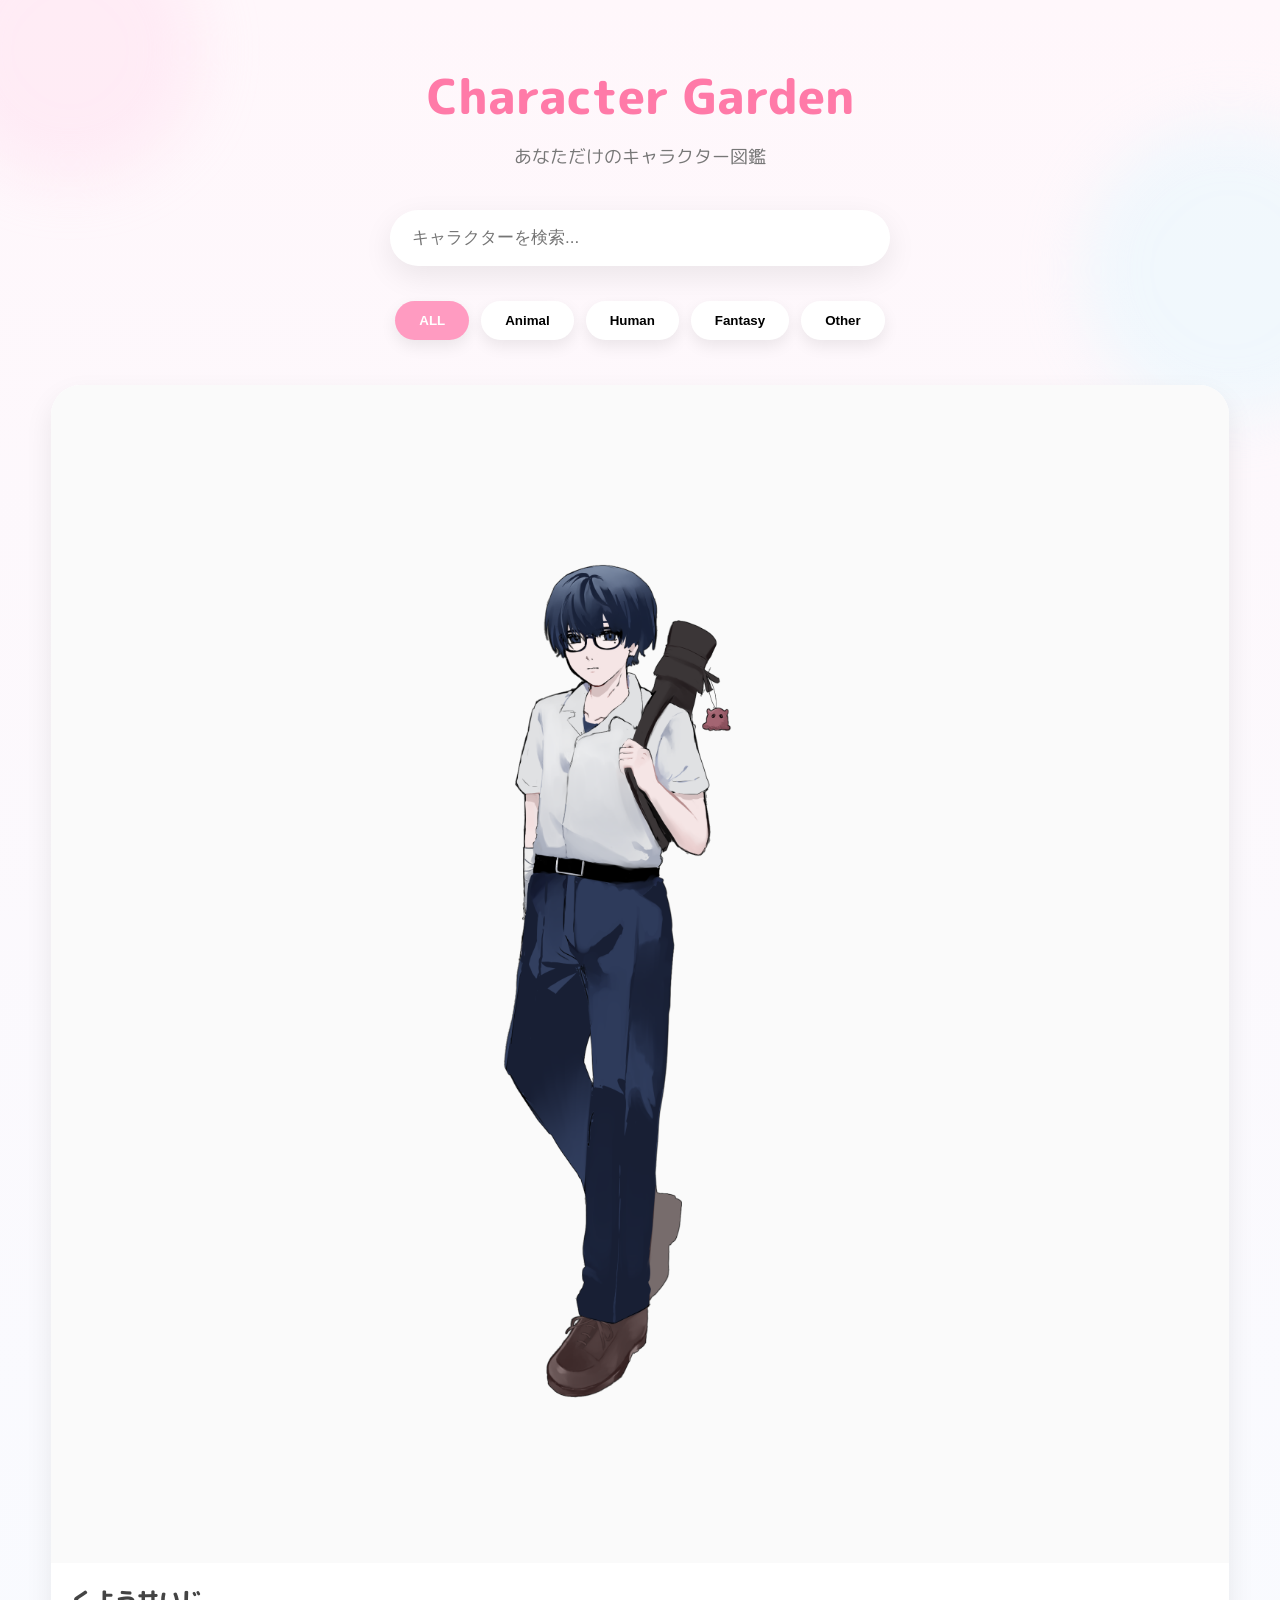
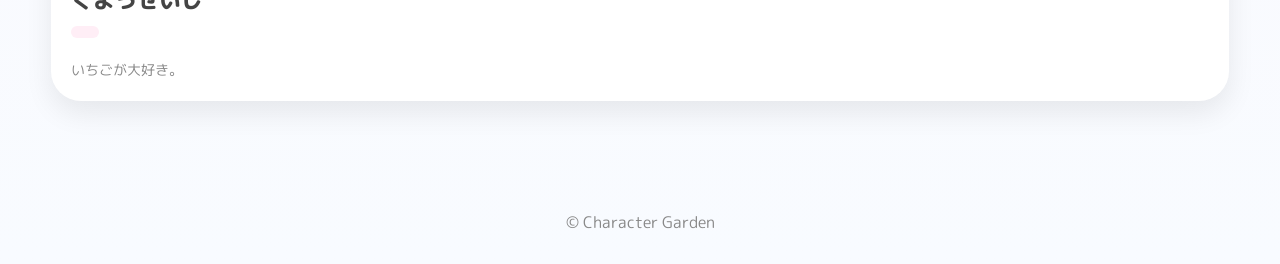
==== index.html @ bb25946a "Add files via upload" ====
<!DOCTYPE html>
<html lang="ja">
<head>

    <meta charset="UTF-8">
    <meta name="viewport" content="width=device-width, initial-scale=1.0">

    <title>Character Garden</title>

    <link rel="stylesheet" href="style.css">

    <!-- Google Font -->
    <link rel="preconnect" href="https://fonts.googleapis.com">
    <link rel="preconnect" href="https://fonts.gstatic.com" crossorigin>

    <link href="https://fonts.googleapis.com/css2?family=M+PLUS+Rounded+1c:wght@400;500;700;800&display=swap" rel="stylesheet">

</head>

<body>

<!-- ===========================
背景
=========================== -->

<div class="background">

    <div class="circle circle1"></div>
    <div class="circle circle2"></div>
    <div class="circle circle3"></div>

</div>


<!-- ===========================
ヘッダー
=========================== -->

<header>

    <div class="logo">

        <h1>Character Garden</h1>

        <p>
            あなただけのキャラクター図鑑
        </p>

    </div>

</header>


<!-- ===========================
検索
=========================== -->

<section class="search-area">

    <input
        type="text"
        id="searchBox"
        placeholder="キャラクターを検索..."
    >

</section>



<!-- ===========================
カテゴリー
=========================== -->

<section class="category-area">

<button class="category active" data-category="all">
    ALL
</button>

<button class="category" data-category="animal">
    Animal
</button>

<button class="category" data-category="human">
    Human
</button>

<button class="category" data-category="fantasy">
    Fantasy
</button>

<button class="category" data-category="other">
    Other
</button>

</section>


<!-- ===========================
キャラクター一覧
=========================== -->

<main>

<div id="characterGrid" class="character-grid">

<!-- JavaScriptで生成 -->

</div>

</main>


<!-- ===========================
フッター
=========================== -->

<footer>

<p>

© Character Garden

</p>

</footer>


<script src="script.js"></script>

</body>

</html>
---- style.css ----
/* ==========================
   全体設定
========================== */

*{
    margin:0;
    padding:0;
    box-sizing:border-box;
}

body{

    font-family: "M PLUS Rounded 1c", sans-serif;

    background:linear-gradient(
        180deg,
        #fff7fb,
        #f8fbff
    );

    color:#555;

    min-height:100vh;

    overflow-x:hidden;

}


/* ==========================
背景
========================== */

.background{

    position:fixed;

    inset:0;

    z-index:-1;

    overflow:hidden;

}

.circle{

    position:absolute;

    border-radius:50%;

    filter:blur(30px);

    opacity:.35;

    animation:float 8s ease-in-out infinite;

}

.circle1{

    width:260px;
    height:260px;

    background:#ffd6eb;

    top:-80px;
    left:-60px;

}

.circle2{

    width:300px;
    height:300px;

    background:#d9f8ff;

    right:-100px;
    top:120px;

}

.circle3{

    width:260px;
    height:260px;

    background:#efe1ff;

    bottom:-90px;
    left:35%;

}

@keyframes float{

    0%{
        transform:translateY(0px);
    }

    50%{
        transform:translateY(-25px);
    }

    100%{
        transform:translateY(0px);
    }

}


/* ==========================
ヘッダー
========================== */

header{

    text-align:center;

    padding:60px 20px 40px;

}

.logo h1{

    font-size:3rem;

    color:#ff7aa8;

    font-weight:800;

}

.logo p{

    margin-top:12px;

    color:#777;

    font-size:1.1rem;

}


/* ==========================
検索
========================== */

.search-area{

    display:flex;

    justify-content:center;

    margin-bottom:35px;

}

#searchBox{

    width:min(500px,90%);

    padding:18px 22px;

    border:none;

    outline:none;

    border-radius:50px;

    background:white;

    font-size:17px;

    box-shadow:
        0 10px 30px rgba(0,0,0,.08);

    transition:.3s;

}

#searchBox:focus{

    transform:scale(1.02);

    box-shadow:
        0 12px 35px rgba(255,122,168,.25);

}


/* ==========================
カテゴリー
========================== */

.category-area{

    display:flex;

    flex-wrap:wrap;

    justify-content:center;

    gap:12px;

    margin-bottom:45px;

}

.category{

    border:none;

    border-radius:999px;

    padding:12px 24px;

    background:white;

    cursor:pointer;

    font-weight:700;

    transition:.25s;

    box-shadow:
        0 6px 16px rgba(0,0,0,.08);

}

.category:hover{

    transform:translateY(-3px);

}

.category.active{

    background:#ff9bc1;

    color:white;

}


/* ==========================
一覧
========================== */

main{

    width:min(1250px,92%);

    margin:auto;

    padding-bottom:80px;

}

.character-grid{

    display:grid;

    grid-template-columns:
        repeat(auto-fit,minmax(220px,1fr));

    gap:30px;

}


/* ==========================
カード
========================== */

.character-card{

    background:white;

    border-radius:30px;

    overflow:hidden;

    cursor:pointer;

    transition:.3s;

    box-shadow:

        0 12px 28px rgba(0,0,0,.08);

}

.character-card:hover{

    transform:
        translateY(-8px)
        scale(1.03);

    box-shadow:

        0 18px 35px rgba(0,0,0,.12);

}

.character-image{

    width:100%;

    aspect-ratio:1/1;

    background:#fafafa;

    display:flex;

    align-items:center;

    justify-content:center;

}

.character-image img{

    width:80%;

    height:80%;

    object-fit:contain;

    transition:.35s;

}

.character-card:hover img{

    transform:scale(1.06);

}


/* ==========================
カード本文
========================== */

.character-info{

    padding:20px;

}

.character-name{

    font-size:22px;

    font-weight:800;

    color:#444;

}

.character-category{

    margin-top:10px;

    display:inline-block;

    padding:6px 14px;

    border-radius:999px;

    background:#ffeef6;

    color:#ff6699;

    font-size:13px;

    font-weight:700;

}

.character-text{

    margin-top:15px;

    color:#888;

    line-height:1.6;

    font-size:14px;

}


/* ==========================
フッター
========================== */

footer{

    text-align:center;

    padding:30px;

    color:#888;

}


/* ==========================
スマホ
========================== */

@media(max-width:700px){

.logo h1{

    font-size:2.2rem;

}

.character-grid{

    grid-template-columns:
        repeat(2,1fr);

    gap:18px;

}

.character-info{

    padding:15px;

}

.character-name{

    font-size:18px;

}

}




/* ==========================================
   詳細ページ
========================================== */

.detail-container{

    width:min(1100px,90%);
    margin:40px auto 80px;

}

.back-button{

    display:inline-block;

    text-decoration:none;

    color:white;

    background:#ff9bc1;

    padding:12px 24px;

    border-radius:999px;

    font-weight:700;

    margin-bottom:30px;

    transition:.25s;

    box-shadow:0 8px 18px rgba(0,0,0,.08);

}

.back-button:hover{

    transform:translateY(-3px);

    background:#ff7cab;

}

.detail-card{

    background:white;

    border-radius:35px;

    display:grid;

    grid-template-columns:420px 1fr;

    gap:45px;

    padding:45px;

    box-shadow:0 18px 40px rgba(0,0,0,.08);

}

.detail-image{

    display:flex;

    align-items:center;

    justify-content:center;

    background:#fafafa;

    border-radius:30px;

    padding:30px;

}

.detail-image img{

    width:100%;

    max-height:520px;

    object-fit:contain;

}

.detail-info h2{

    font-size:42px;

    color:#ff7aa8;

    margin-bottom:30px;

}

.detail-item{

    margin-bottom:22px;

}

.detail-item span{

    display:inline-block;

    background:#ffe9f3;

    color:#ff6699;

    padding:8px 16px;

    border-radius:999px;

    font-weight:700;

    margin-bottom:10px;

}

.detail-item p{

    line-height:1.9;

    color:#666;

    font-size:17px;

}


/* ==========================
スマホ
========================== */

@media(max-width:900px){

.detail-card{

    grid-template-columns:1fr;

    padding:30px;

}

.detail-image img{

    max-height:350px;

}

.detail-info h2{

    text-align:center;

    font-size:34px;

}

}
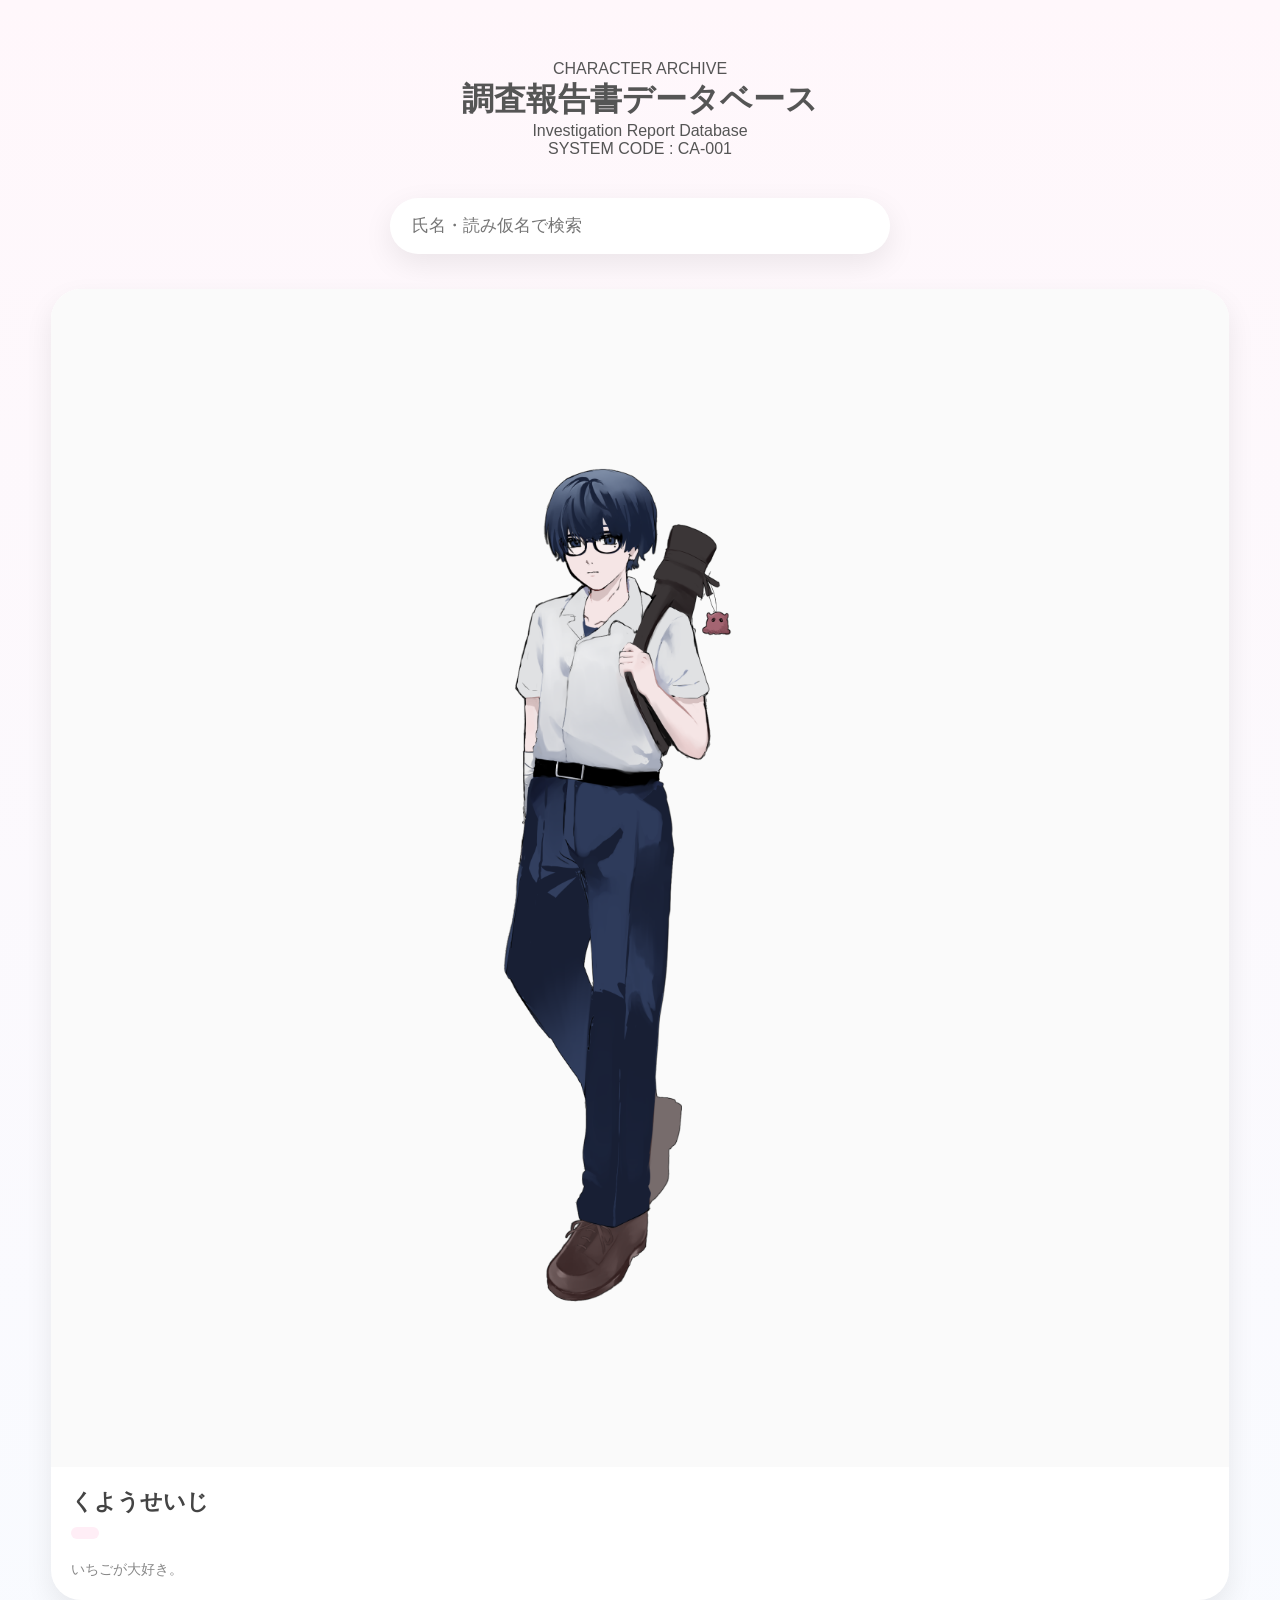
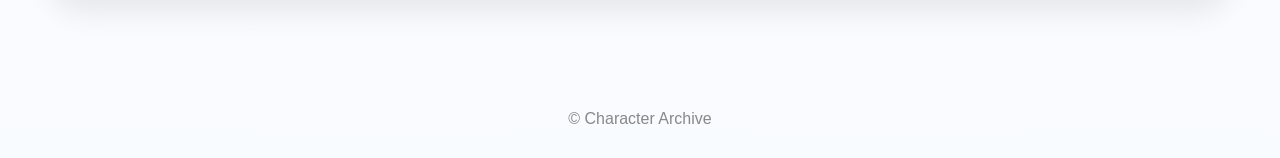
==== commit 1acf8344: "Update index.html" ====
--- a/index.html
+++ b/index.html
@@ -1,134 +1,138 @@
 <!DOCTYPE html>
 <html lang="ja">
+
 <head>
 
     <meta charset="UTF-8">
-    <meta name="viewport" content="width=device-width, initial-scale=1.0">
 
-    <title>Character Garden</title>
+    <meta name="viewport"
+          content="width=device-width, initial-scale=1.0">
 
-    <link rel="stylesheet" href="style.css">
+    <title>Character Archive</title>
 
-    <!-- Google Font -->
-    <link rel="preconnect" href="https://fonts.googleapis.com">
-    <link rel="preconnect" href="https://fonts.gstatic.com" crossorigin>
+    <link rel="stylesheet"
+          href="style.css">
 
-    <link href="https://fonts.googleapis.com/css2?family=M+PLUS+Rounded+1c:wght@400;500;700;800&display=swap" rel="stylesheet">
+    <!-- Google Fonts -->
+
+    <link rel="preconnect"
+          href="https://fonts.googleapis.com">
+
+    <link rel="preconnect"
+          href="https://fonts.gstatic.com"
+          crossorigin>
+
+    <!-- 英字 -->
+
+    <link href="https://fonts.googleapis.com/css2?family=Cinzel:wght@400;700&display=swap"
+          rel="stylesheet">
+
+    <!-- 日本語 -->
+
+    <link href="https://fonts.googleapis.com/css2?family=Noto+Serif+JP:wght@300;500;700&display=swap"
+          rel="stylesheet">
 
 </head>
 
 <body>
 
-<!-- ===========================
+<!--=====================================
+
 背景
-=========================== -->
+
+======================================-->
 
 <div class="background">
 
-    <div class="circle circle1"></div>
-    <div class="circle circle2"></div>
-    <div class="circle circle3"></div>
+    <div class="noise"></div>
+
+    <div class="vignette"></div>
 
 </div>
 
+<!--=====================================
 
-<!-- ===========================
 ヘッダー
-=========================== -->
+
+======================================-->
 
 <header>
 
-    <div class="logo">
+    <div class="title">
 
-        <h1>Character Garden</h1>
+        <p class="sub">
 
-        <p>
-            あなただけのキャラクター図鑑
+            CHARACTER ARCHIVE
+
         </p>
+
+        <h1>
+
+            調査報告書データベース
+
+        </h1>
+
+        <p class="description">
+
+            Investigation Report Database
+
+        </p>
+
+    </div>
+
+    <div class="system">
+
+        SYSTEM CODE : CA-001
 
     </div>
 
 </header>
 
+<!--=====================================
 
-<!-- ===========================
 検索
-=========================== -->
+
+======================================-->
 
 <section class="search-area">
 
     <input
+        id="searchBox"
         type="text"
-        id="searchBox"
-        placeholder="キャラクターを検索..."
-    >
+        placeholder="氏名・読み仮名で検索">
 
 </section>
 
+<!--=====================================
 
+一覧
 
-<!-- ===========================
-カテゴリー
-=========================== -->
-
-<section class="category-area">
-
-<button class="category active" data-category="all">
-    ALL
-</button>
-
-<button class="category" data-category="animal">
-    Animal
-</button>
-
-<button class="category" data-category="human">
-    Human
-</button>
-
-<button class="category" data-category="fantasy">
-    Fantasy
-</button>
-
-<button class="category" data-category="other">
-    Other
-</button>
-
-</section>
-
-
-<!-- ===========================
-キャラクター一覧
-=========================== -->
+======================================-->
 
 <main>
 
-<div id="characterGrid" class="character-grid">
+<div
+id="characterGrid"
+class="character-grid">
 
-<!-- JavaScriptで生成 -->
+<!-- JavaScript -->
 
 </div>
 
 </main>
 
-
-<!-- ===========================
-フッター
-=========================== -->
-
 <footer>
 
 <p>
 
-© Character Garden
+© Character Archive
 
 </p>
 
 </footer>
-
 
 <script src="script.js"></script>
 
 </body>
 
 </html>
-
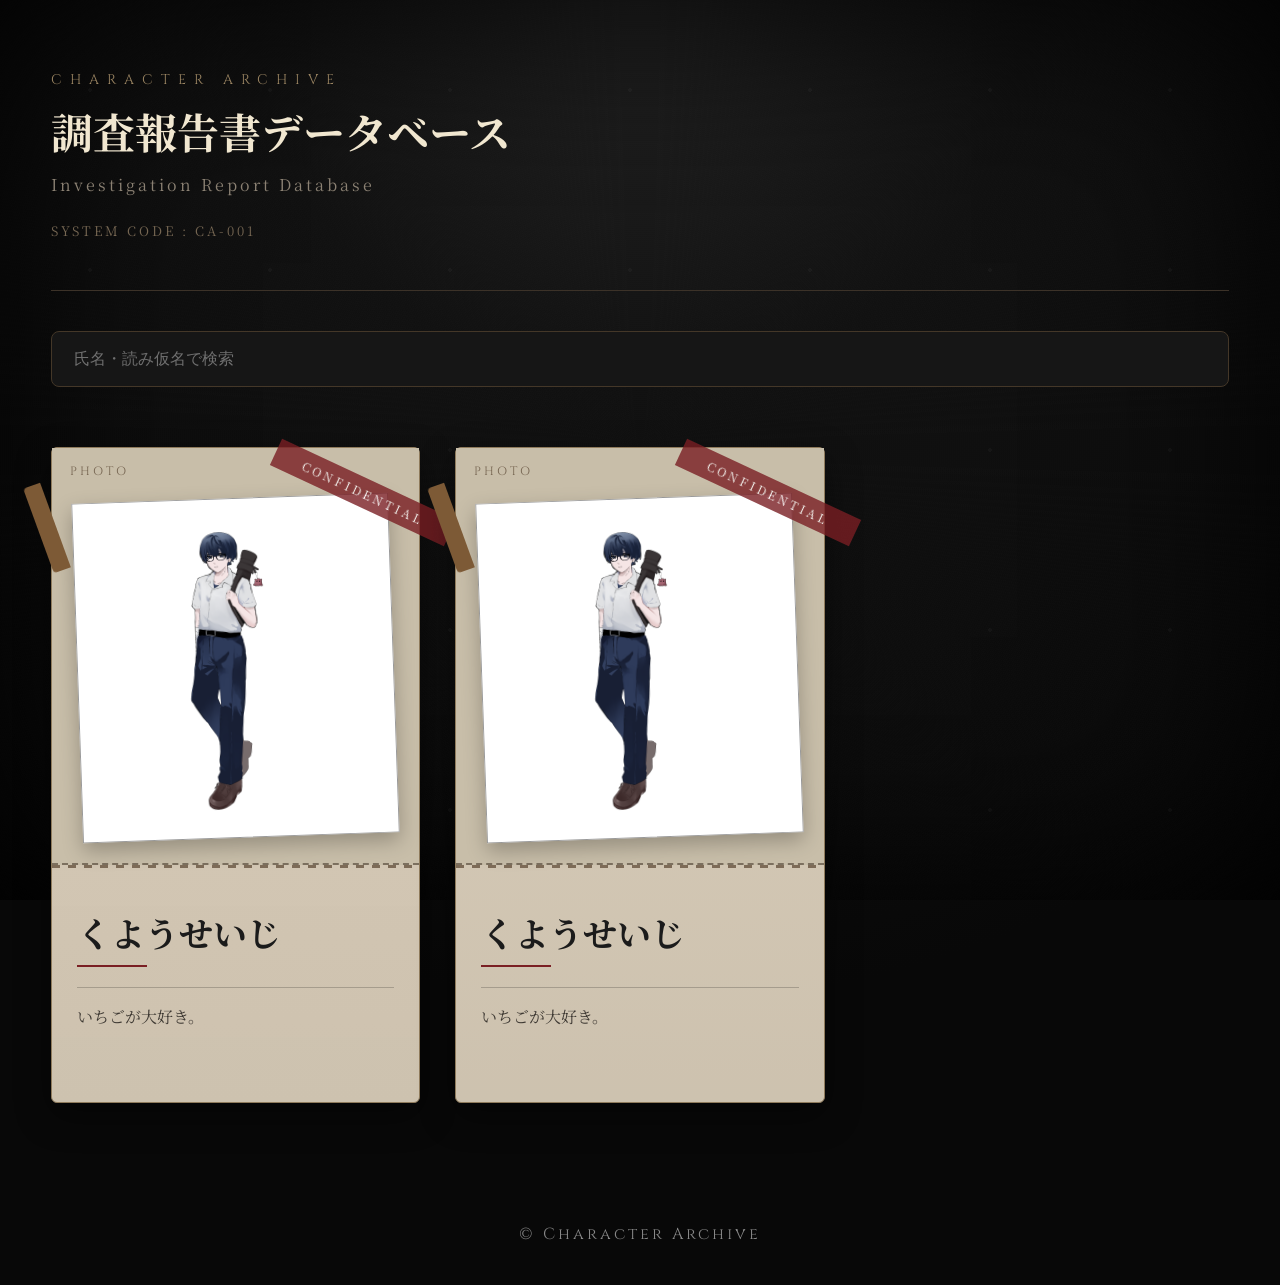
==== commit 34880f38: "Add files via upload" ====
--- a/index.html
+++ b/index.html
@@ -135,4 +135,4 @@
 
 </body>
 
-</html>
+</html>
--- a/style.css
+++ b/style.css
@@ -1,608 +1,1561 @@
-/* ==========================
-   全体設定
-========================== */
+/*=====================================
+
+Character Archive
+
+======================================*/
 
 *{
+
     margin:0;
+
     padding:0;
+
     box-sizing:border-box;
+
+}
+
+html{
+
+    scroll-behavior:smooth;
+
 }
 
 body{
 
-    font-family: "M PLUS Rounded 1c", sans-serif;
+    background:#0b0b0b;
+
+    color:#e8e2d4;
+
+    font-family:"Noto Serif JP",serif;
+
+    overflow-x:hidden;
+
+}
+
+
+/*=====================================
+
+背景
+
+======================================*/
+
+.background{
+
+    position:fixed;
+
+    inset:0;
+
+    z-index:-100;
+
+    overflow:hidden;
+
+    background:
+
+    radial-gradient(circle at top,#222 0%,#111 35%,#080808 100%);
+
+}
+
+
+/* 暗い四隅 */
+
+.vignette{
+
+    position:absolute;
+
+    inset:0;
+
+    box-shadow:
+
+    inset 0 0 220px rgba(0,0,0,.95);
+
+}
+
+
+/* ノイズ */
+
+.noise{
+
+    position:absolute;
+
+    inset:0;
+
+    opacity:.06;
+
+    background-image:
+
+    repeating-radial-gradient(circle,#ffffff22 0px,#00000000 2px);
+
+}
+
+
+/*=====================================
+
+ヘッダー
+
+======================================*/
+
+header{
+
+    width:min(1200px,92%);
+
+    margin:auto;
+
+    padding:70px 0 50px;
+
+    border-bottom:1px solid #3c3228;
+
+}
+
+
+.sub{
+
+    font-family:"Cinzel",serif;
+
+    letter-spacing:8px;
+
+    color:#9c8663;
+
+    font-size:14px;
+
+}
+
+
+header h1{
+
+    margin-top:12px;
+
+    font-size:42px;
+
+    font-weight:700;
+
+    color:#f1e7d0;
+
+}
+
+
+.description{
+
+    margin-top:12px;
+
+    color:#8b8173;
+
+    letter-spacing:3px;
+
+}
+
+
+.system{
+
+    margin-top:25px;
+
+    color:#756652;
+
+    font-size:13px;
+
+    letter-spacing:3px;
+
+}
+
+
+/*=====================================
+
+検索
+
+======================================*/
+
+.search-area{
+
+    width:min(1200px,92%);
+
+    margin:40px auto;
+
+}
+
+
+#searchBox{
+
+    width:100%;
+
+    background:#161616;
+
+    border:1px solid #443728;
+
+    color:white;
+
+    padding:18px 22px;
+
+    font-size:16px;
+
+    border-radius:8px;
+
+    outline:none;
+
+    transition:.3s;
+
+}
+
+
+#searchBox:focus{
+
+    border-color:#8f6d43;
+
+    box-shadow:0 0 20px rgba(180,140,70,.2);
+
+}
+
+
+#searchBox::placeholder{
+
+    color:#6f6f6f;
+
+}
+
+
+/*=====================================
+
+一覧
+
+======================================*/
+
+.character-grid{
+
+    width:min(1200px,92%);
+
+    margin:auto;
+
+    display:grid;
+
+    grid-template-columns:
+
+    repeat(auto-fill,minmax(320px,1fr));
+
+    gap:35px;
+
+    padding-bottom:80px;
+
+}
+
+
+
+
+/*=====================================
+
+調査ファイルカード
+
+======================================*/
+
+.character-card{
+
+    position:relative;
+
+    background:#d8ccb8;
+
+    color:#1d1d1d;
+
+    border-radius:6px;
+
+    overflow:hidden;
+
+    cursor:pointer;
+
+    transition:.35s;
+
+    box-shadow:
+        0 12px 35px rgba(0,0,0,.45);
+
+    border:1px solid #8f7b5c;
+
+}
+
+
+/* 少し紙を傾ける */
+
+.character-card:nth-child(odd){
+
+    transform:rotate(-0.7deg);
+
+}
+
+.character-card:nth-child(even){
+
+    transform:rotate(0.7deg);
+
+}
+
+
+.character-card:hover{
+
+    transform:translateY(-8px) scale(1.02);
+
+    box-shadow:
+
+    0 25px 60px rgba(0,0,0,.7);
+
+}
+
+
+/*=====================================
+
+クリップ
+
+======================================*/
+
+.character-card::before{
+
+    content:"📎";
+
+    position:absolute;
+
+    left:15px;
+
+    top:8px;
+
+    font-size:30px;
+
+    transform:rotate(-20deg);
+
+    z-index:100;
+
+}
+
+
+/*=====================================
+
+CONFIDENTIAL
+
+======================================*/
+
+.character-card::after{
+
+    content:"CONFIDENTIAL";
+
+    position:absolute;
+
+    right:-40px;
+
+    top:30px;
+
+    width:180px;
+
+    text-align:center;
+
+    padding:6px;
+
+    background:#7a1f23;
+
+    color:white;
+
+    font-size:12px;
+
+    letter-spacing:3px;
+
+    transform:rotate(25deg);
+
+    opacity:.8;
+
+}
+
+
+/*=====================================
+
+画像
+
+======================================*/
+
+.character-image{
+
+    background:#c8bea9;
+
+    padding:25px;
+
+    display:flex;
+
+    justify-content:center;
+
+    align-items:center;
+
+    border-bottom:2px dashed #7c705f;
+
+}
+
+
+.character-image img{
+
+    width:100%;
+
+    height:340px;
+
+    object-fit:contain;
+
+}
+
+
+/*=====================================
+
+情報
+
+======================================*/
+
+.character-info{
+
+    padding:25px;
+
+}
+
+
+/* FILE */
+
+.file-number{
+
+    font-family:"Cinzel",serif;
+
+    color:#6b5641;
+
+    letter-spacing:3px;
+
+    font-size:13px;
+
+}
+
+
+/* 名前 */
+
+.character-name{
+
+    margin-top:18px;
+
+    font-size:32px;
+
+    font-weight:bold;
+
+}
+
+
+/* ふりがな */
+
+.character-kana{
+
+    margin-top:5px;
+
+    color:#6f675f;
+
+    font-size:14px;
+
+    letter-spacing:2px;
+
+}
+
+
+/* 一言 */
+
+.character-text{
+
+    margin-top:18px;
+
+    line-height:1.8;
+
+    color:#3d3832;
+
+}
+
+
+/* ボタン */
+
+.detail-button{
+
+    margin-top:25px;
+
+    display:inline-block;
+
+    padding:10px 22px;
+
+    background:#2a2a2a;
+
+    color:#ece3cf;
+
+    text-decoration:none;
+
+    border-radius:4px;
+
+    transition:.3s;
+
+    letter-spacing:2px;
+
+}
+
+
+.detail-button:hover{
+
+    background:#5d1f24;
+
+}
+
+
+/*=====================================
+
+古い紙の質感
+
+======================================*/
+
+.character-card{
+
+    background:
+        linear-gradient(rgba(255,255,255,.03),rgba(0,0,0,.05)),
+        #d8ccb8;
+
+}
+
+
+/* 紙のシミ */
+
+.character-card::selection{
+
+    background:#7a1f23;
+
+    color:white;
+
+}
+
+
+/* 紙の角 */
+
+.character-card .paper-corner{
+
+    position:absolute;
+
+    top:0;
+
+    right:0;
+
+    width:70px;
+
+    height:70px;
 
     background:linear-gradient(
-        180deg,
-        #fff7fb,
-        #f8fbff
+        135deg,
+        transparent 49%,
+        #b7aa95 50%
     );
 
+}
+
+
+/*=====================================
+
+画像部分
+
+======================================*/
+
+.character-image{
+
+    position:relative;
+
+}
+
+
+/* ポラロイド風 */
+
+.character-image img{
+
+    background:white;
+
+    padding:12px;
+
+    border:1px solid #999;
+
+    transform:rotate(-2deg);
+
+    box-shadow:
+
+    0 8px 20px rgba(0,0,0,.25);
+
+}
+
+
+/*=====================================
+
+赤いスタンプ
+
+======================================*/
+
+.stamp{
+
+    position:absolute;
+
+    top:18px;
+
+    right:15px;
+
+    border:4px solid #8a1d23;
+
+    color:#8a1d23;
+
+    padding:8px 18px;
+
+    border-radius:100px;
+
+    transform:rotate(20deg);
+
+    font-weight:bold;
+
+    font-size:14px;
+
+    opacity:.28;
+
+    letter-spacing:2px;
+
+}
+
+
+/*=====================================
+
+ファイル番号
+
+======================================*/
+
+.file-number{
+
+    border-bottom:1px dashed #8d816f;
+
+    padding-bottom:10px;
+
+}
+
+
+/*=====================================
+
+名前
+
+======================================*/
+
+.character-name{
+
+    font-size:34px;
+
+    color:#1b1b1b;
+
+    margin-bottom:4px;
+
+}
+
+
+.character-kana{
+
     color:#555;
 
-    min-height:100vh;
-
-    overflow-x:hidden;
-
-}
-
-
-/* ==========================
-背景
-========================== */
-
-.background{
+}
+
+
+/*=====================================
+
+文章
+
+======================================*/
+
+.character-text{
+
+    margin-top:20px;
+
+    padding-top:15px;
+
+    border-top:1px solid rgba(0,0,0,.2);
+
+    min-height:90px;
+
+}
+
+
+/*=====================================
+
+ボタン
+
+======================================*/
+
+.detail-button{
+
+    width:100%;
+
+    text-align:center;
+
+    margin-top:25px;
+
+    font-family:"Cinzel",serif;
+
+    letter-spacing:4px;
+
+}
+
+
+/*=====================================
+
+ホバー
+
+======================================*/
+
+.character-card:hover img{
+
+    transform:
+
+    rotate(-1deg)
+
+    scale(1.03);
+
+}
+
+
+.character-card:hover .stamp{
+
+    opacity:.45;
+
+}
+
+/*=====================================
+
+資料保管庫
+
+======================================*/
+
+body{
+
+    background:
+        radial-gradient(circle at top,#1a1a1a,#080808 70%);
+
+}
+
+
+/*=====================================
+
+背景の魔法陣
+
+======================================*/
+
+body::before{
+
+    content:"";
 
     position:fixed;
 
     inset:0;
 
-    z-index:-1;
+    pointer-events:none;
+
+    opacity:.03;
+
+    background-image:
+
+    radial-gradient(circle,#ffffff 2px,transparent 2px),
+
+    radial-gradient(circle,#ffffff 1px,transparent 1px);
+
+    background-size:180px 180px;
+
+}
+
+
+/*=====================================
+
+一覧
+
+======================================*/
+
+.character-grid{
+
+    margin-top:60px;
+
+}
+
+
+/*=====================================
+
+カード
+
+======================================*/
+
+.character-card{
+
+    position:relative;
+
+    overflow:visible;
+
+}
+
+
+/* 左のファイルインデックス */
+
+.character-card::before{
+
+    content:"";
+
+    position:absolute;
+
+    left:-14px;
+
+    top:35px;
+
+    width:18px;
+
+    height:90px;
+
+    background:#7d5a36;
+
+    border-radius:4px 0 0 4px;
+
+}
+
+
+/*=====================================
+
+古い紙の線
+
+======================================*/
+
+.character-info{
+
+    position:relative;
+
+}
+
+
+.character-info::before{
+
+    content:"";
+
+    position:absolute;
+
+    top:0;
+
+    left:0;
+
+    right:0;
+
+    height:3px;
+
+    background:
+
+    repeating-linear-gradient(
+
+    to right,
+
+    #7d6b57,
+
+    #7d6b57 8px,
+
+    transparent 8px,
+
+    transparent 16px
+
+    );
+
+}
+
+
+/*=====================================
+
+写真
+
+======================================*/
+
+.character-image{
+
+    padding-top:50px;
+
+}
+
+
+.character-image::before{
+
+    content:"PHOTO";
+
+    position:absolute;
+
+    left:18px;
+
+    top:15px;
+
+    color:#73624e;
+
+    font-family:"Cinzel",serif;
+
+    letter-spacing:3px;
+
+    font-size:12px;
+
+}
+
+
+/*=====================================
+
+画像
+
+======================================*/
+
+.character-image img{
+
+    transition:.4s;
+
+}
+
+
+.character-card:hover img{
+
+    transform:
+
+    rotate(-1deg)
+
+    scale(1.08);
+
+}
+
+
+/*=====================================
+
+名前
+
+======================================*/
+
+.character-name{
+
+    position:relative;
+
+}
+
+
+.character-name::after{
+
+    content:"";
+
+    display:block;
+
+    width:70px;
+
+    height:2px;
+
+    background:#7a1f23;
+
+    margin-top:8px;
+
+}
+
+
+/*=====================================
+
+詳細ボタン
+
+======================================*/
+
+.detail-button{
+
+    margin-top:30px;
+
+    border:1px solid #5a4d3d;
+
+}
+
+
+.detail-button:hover{
+
+    background:#7a1f23;
+
+    border-color:#7a1f23;
+
+}
+
+
+/*=====================================
+
+スクロール
+
+======================================*/
+
+::-webkit-scrollbar{
+
+    width:10px;
+
+}
+
+::-webkit-scrollbar-track{
+
+    background:#111;
+
+}
+
+::-webkit-scrollbar-thumb{
+
+    background:#555;
+
+}
+
+::-webkit-scrollbar-thumb:hover{
+
+    background:#888;
+
+}
+
+/*=====================================
+
+REPORT PAGE
+
+======================================*/
+
+.report-container{
+
+    width:min(1300px,94%);
+    margin:50px auto 80px;
+
+}
+
+.back-button{
+
+    display:inline-block;
+
+    color:#d6c4a3;
+
+    text-decoration:none;
+
+    margin-bottom:30px;
+
+    letter-spacing:4px;
+
+    transition:.3s;
+
+    font-family:"Cinzel",serif;
+
+}
+
+.back-button:hover{
+
+    color:white;
+
+}
+
+
+/*==============================
+
+紙
+
+==============================*/
+
+.report-paper{
+
+    position:relative;
+
+    background:#ddd2bf;
+
+    color:#1d1d1d;
+
+    padding:70px;
+
+    border-radius:6px;
+
+    box-shadow:
+
+    0 35px 80px rgba(0,0,0,.65);
 
     overflow:hidden;
 
 }
 
-.circle{
+
+/* 紙の汚れ */
+
+.report-paper::before{
+
+    content:"";
 
     position:absolute;
 
-    border-radius:50%;
-
-    filter:blur(30px);
+    inset:0;
+
+    opacity:.08;
+
+    background-image:
+
+    radial-gradient(circle,#000 1px,transparent 1px);
+
+    background-size:22px 22px;
+
+}
+
+
+/*=====================================
+
+クリップ
+
+======================================*/
+
+.paper-clip{
+
+    position:absolute;
+
+    left:25px;
+
+    top:15px;
+
+    width:60px;
+
+    height:25px;
+
+    border:5px solid silver;
+
+    border-radius:40px;
+
+    transform:rotate(-20deg);
+
+}
+
+
+/*=====================================
+
+スタンプ
+
+======================================*/
+
+.confidential{
+
+    position:absolute;
+
+    right:30px;
+
+    top:40px;
+
+    border:5px solid #8c1f28;
+
+    color:#8c1f28;
+
+    padding:10px 22px;
+
+    border-radius:100px;
+
+    font-size:20px;
+
+    font-weight:bold;
+
+    transform:rotate(18deg);
 
     opacity:.35;
 
-    animation:float 8s ease-in-out infinite;
-
-}
-
-.circle1{
-
-    width:260px;
-    height:260px;
-
-    background:#ffd6eb;
-
-    top:-80px;
-    left:-60px;
-
-}
-
-.circle2{
-
-    width:300px;
-    height:300px;
-
-    background:#d9f8ff;
-
-    right:-100px;
-    top:120px;
-
-}
-
-.circle3{
-
-    width:260px;
-    height:260px;
-
-    background:#efe1ff;
-
-    bottom:-90px;
-    left:35%;
-
-}
-
-@keyframes float{
-
-    0%{
-        transform:translateY(0px);
+    letter-spacing:4px;
+
+}
+
+
+/*=====================================
+
+ヘッダー
+
+======================================*/
+
+.report-header{
+
+    border-bottom:2px solid #86745d;
+
+    padding-bottom:25px;
+
+    margin-bottom:40px;
+
+}
+
+.report-code{
+
+    color:#786651;
+
+    font-family:"Cinzel",serif;
+
+    letter-spacing:5px;
+
+    font-size:15px;
+
+}
+
+.report-header h1{
+
+    font-size:48px;
+
+    margin-top:10px;
+
+}
+
+#detailKana{
+
+    color:#555;
+
+    margin-top:10px;
+
+    letter-spacing:3px;
+
+}
+
+
+/*=====================================
+
+本文
+
+======================================*/
+
+.report-main{
+
+    display:grid;
+
+    grid-template-columns:360px 1fr;
+
+    gap:60px;
+
+}
+
+
+/*=====================================
+
+写真
+
+======================================*/
+
+.photo-area{
+
+    display:flex;
+
+    justify-content:center;
+
+    align-items:flex-start;
+
+}
+
+.photo-area img{
+
+    width:100%;
+
+    background:white;
+
+    padding:12px;
+
+    border:1px solid #999;
+
+    transform:rotate(-2deg);
+
+    box-shadow:
+
+    0 10px 25px rgba(0,0,0,.25);
+
+}
+
+
+/*=====================================
+
+表
+
+======================================*/
+
+.basic-info h2{
+
+    margin-bottom:20px;
+
+}
+
+.basic-info table{
+
+    width:100%;
+
+    border-collapse:collapse;
+
+}
+
+.basic-info th{
+
+    width:170px;
+
+    text-align:left;
+
+    padding:15px;
+
+    border-bottom:1px solid #a69784;
+
+    color:#4d4033;
+
+}
+
+.basic-info td{
+
+    padding:15px;
+
+    border-bottom:1px solid #a69784;
+
+}
+
+
+/*=====================================
+
+文章
+
+======================================*/
+
+.report-section{
+
+    margin-top:50px;
+
+}
+
+.report-section h2{
+
+    margin-bottom:18px;
+
+    border-left:6px solid #7b1e24;
+
+    padding-left:12px;
+
+    font-size:24px;
+
+}
+
+.report-section p{
+
+    line-height:2.2;
+
+}
+
+
+/*=====================================
+
+スマホ
+
+======================================*/
+
+@media(max-width:900px){
+
+.report-paper{
+
+    padding:35px;
+
+}
+
+.report-main{
+
+    grid-template-columns:1fr;
+
+}
+
+.report-header h1{
+
+    font-size:36px;
+
+}
+
+}
+
+/*=====================================
+
+フェードイン
+
+======================================*/
+
+@keyframes fadeUp{
+
+    from{
+
+        opacity:0;
+        transform:translateY(25px);
+
     }
 
-    50%{
-        transform:translateY(-25px);
+    to{
+
+        opacity:1;
+        transform:translateY(0);
+
     }
 
-    100%{
-        transform:translateY(0px);
-    }
-
-}
-
-
-/* ==========================
-ヘッダー
-========================== */
-
-header{
+}
+
+.character-card{
+
+    animation:fadeUp .8s ease both;
+
+}
+
+.report-paper{
+
+    animation:fadeUp .8s ease both;
+
+}
+
+
+/*=====================================
+
+画像ホバー
+
+======================================*/
+
+.character-image img{
+
+    transition:.4s;
+
+}
+
+.character-card:hover .character-image img{
+
+    transform:
+
+        rotate(-1deg)
+
+        scale(1.05);
+
+}
+
+
+/*=====================================
+
+画像の影
+
+======================================*/
+
+.photo-area img{
+
+    transition:.4s;
+
+}
+
+.photo-area img:hover{
+
+    transform:
+
+        rotate(-1deg)
+
+        scale(1.03);
+
+}
+
+
+/*=====================================
+
+見出し
+
+======================================*/
+
+.report-section h2{
+
+    position:relative;
+
+}
+
+.report-section h2::after{
+
+    content:"";
+
+    display:block;
+
+    width:80px;
+
+    height:2px;
+
+    margin-top:10px;
+
+    background:#8c1f28;
+
+}
+
+
+/*=====================================
+
+本文
+
+======================================*/
+
+.report-section p{
+
+    background:rgba(255,255,255,.12);
+
+    padding:25px;
+
+    border-left:4px solid #7a1f23;
+
+}
+
+
+/*=====================================
+
+表
+
+======================================*/
+
+.basic-info tr:hover{
+
+    background:rgba(0,0,0,.05);
+
+}
+
+
+/*=====================================
+
+ボタン
+
+======================================*/
+
+.back-button{
+
+    padding:10px 20px;
+
+    border:1px solid #655440;
+
+    border-radius:4px;
+
+}
+
+.back-button:hover{
+
+    background:#7a1f23;
+
+}
+
+
+/*=====================================
+
+紙の角
+
+======================================*/
+
+.report-paper::after{
+
+    content:"";
+
+    position:absolute;
+
+    right:0;
+
+    bottom:0;
+
+    width:80px;
+
+    height:80px;
+
+    background:
+
+    linear-gradient(
+
+        135deg,
+
+        transparent 50%,
+
+        #c6baa6 50%
+
+    );
+
+}
+
+
+/*=====================================
+
+フッター
+
+======================================*/
+
+footer{
 
     text-align:center;
 
-    padding:60px 20px 40px;
-
-}
-
-.logo h1{
-
-    font-size:3rem;
-
-    color:#ff7aa8;
-
-    font-weight:800;
-
-}
-
-.logo p{
-
-    margin-top:12px;
-
-    color:#777;
-
-    font-size:1.1rem;
-
-}
-
-
-/* ==========================
-検索
-========================== */
-
-.search-area{
-
-    display:flex;
-
-    justify-content:center;
-
-    margin-bottom:35px;
-
-}
-
-#searchBox{
-
-    width:min(500px,90%);
-
-    padding:18px 22px;
-
-    border:none;
-
-    outline:none;
-
-    border-radius:50px;
-
-    background:white;
-
-    font-size:17px;
-
-    box-shadow:
-        0 10px 30px rgba(0,0,0,.08);
-
-    transition:.3s;
-
-}
-
-#searchBox:focus{
-
-    transform:scale(1.02);
-
-    box-shadow:
-        0 12px 35px rgba(255,122,168,.25);
-
-}
-
-
-/* ==========================
-カテゴリー
-========================== */
-
-.category-area{
-
-    display:flex;
-
-    flex-wrap:wrap;
-
-    justify-content:center;
-
-    gap:12px;
-
-    margin-bottom:45px;
-
-}
-
-.category{
-
-    border:none;
-
-    border-radius:999px;
-
-    padding:12px 24px;
-
-    background:white;
-
-    cursor:pointer;
-
-    font-weight:700;
-
-    transition:.25s;
-
-    box-shadow:
-        0 6px 16px rgba(0,0,0,.08);
-
-}
-
-.category:hover{
-
-    transform:translateY(-3px);
-
-}
-
-.category.active{
-
-    background:#ff9bc1;
-
-    color:white;
-
-}
-
-
-/* ==========================
-一覧
-========================== */
-
-main{
-
-    width:min(1250px,92%);
-
-    margin:auto;
-
-    padding-bottom:80px;
-
-}
-
-.character-grid{
-
-    display:grid;
-
-    grid-template-columns:
-        repeat(auto-fit,minmax(220px,1fr));
-
-    gap:30px;
-
-}
-
-
-/* ==========================
-カード
-========================== */
-
-.character-card{
-
-    background:white;
-
-    border-radius:30px;
-
-    overflow:hidden;
-
-    cursor:pointer;
-
-    transition:.3s;
-
-    box-shadow:
-
-        0 12px 28px rgba(0,0,0,.08);
-
-}
-
-.character-card:hover{
-
-    transform:
-        translateY(-8px)
-        scale(1.03);
-
-    box-shadow:
-
-        0 18px 35px rgba(0,0,0,.12);
-
-}
-
-.character-image{
-
-    width:100%;
-
-    aspect-ratio:1/1;
-
-    background:#fafafa;
-
-    display:flex;
-
-    align-items:center;
-
-    justify-content:center;
-
-}
-
-.character-image img{
-
-    width:80%;
-
-    height:80%;
-
-    object-fit:contain;
-
-    transition:.35s;
-
-}
-
-.character-card:hover img{
-
-    transform:scale(1.06);
-
-}
-
-
-/* ==========================
-カード本文
-========================== */
-
-.character-info{
-
-    padding:20px;
-
-}
-
-.character-name{
-
-    font-size:22px;
-
-    font-weight:800;
-
-    color:#444;
-
-}
-
-.character-category{
-
-    margin-top:10px;
-
-    display:inline-block;
-
-    padding:6px 14px;
-
-    border-radius:999px;
-
-    background:#ffeef6;
-
-    color:#ff6699;
-
-    font-size:13px;
-
-    font-weight:700;
-
-}
-
-.character-text{
-
-    margin-top:15px;
-
     color:#888;
 
-    line-height:1.6;
-
-    font-size:14px;
-
-}
-
-
-/* ==========================
-フッター
-========================== */
-
-footer{
-
-    text-align:center;
-
-    padding:30px;
-
-    color:#888;
-
-}
-
-
-/* ==========================
-スマホ
-========================== */
-
-@media(max-width:700px){
-
-.logo h1{
-
-    font-size:2.2rem;
-
-}
-
-.character-grid{
-
-    grid-template-columns:
-        repeat(2,1fr);
-
-    gap:18px;
-
-}
-
-.character-info{
-
-    padding:15px;
-
-}
-
-.character-name{
-
-    font-size:18px;
-
-}
-
-}
-
-
-
-
-/* ==========================================
-   詳細ページ
-========================================== */
-
-.detail-container{
-
-    width:min(1100px,90%);
-    margin:40px auto 80px;
-
-}
-
-.back-button{
-
-    display:inline-block;
-
-    text-decoration:none;
-
-    color:white;
-
-    background:#ff9bc1;
-
-    padding:12px 24px;
-
-    border-radius:999px;
-
-    font-weight:700;
-
-    margin-bottom:30px;
-
-    transition:.25s;
-
-    box-shadow:0 8px 18px rgba(0,0,0,.08);
-
-}
-
-.back-button:hover{
-
-    transform:translateY(-3px);
-
-    background:#ff7cab;
-
-}
-
-.detail-card{
-
-    background:white;
-
-    border-radius:35px;
-
-    display:grid;
-
-    grid-template-columns:420px 1fr;
-
-    gap:45px;
-
-    padding:45px;
-
-    box-shadow:0 18px 40px rgba(0,0,0,.08);
-
-}
-
-.detail-image{
-
-    display:flex;
-
-    align-items:center;
-
-    justify-content:center;
-
-    background:#fafafa;
-
-    border-radius:30px;
-
-    padding:30px;
-
-}
-
-.detail-image img{
-
-    width:100%;
-
-    max-height:520px;
-
-    object-fit:contain;
-
-}
-
-.detail-info h2{
-
-    font-size:42px;
-
-    color:#ff7aa8;
-
-    margin-bottom:30px;
-
-}
-
-.detail-item{
-
-    margin-bottom:22px;
-
-}
-
-.detail-item span{
-
-    display:inline-block;
-
-    background:#ffe9f3;
-
-    color:#ff6699;
-
-    padding:8px 16px;
-
-    border-radius:999px;
-
-    font-weight:700;
-
-    margin-bottom:10px;
-
-}
-
-.detail-item p{
-
-    line-height:1.9;
-
-    color:#666;
-
-    font-size:17px;
-
-}
-
-
-/* ==========================
-スマホ
-========================== */
-
-@media(max-width:900px){
-
-.detail-card{
-
-    grid-template-columns:1fr;
-
-    padding:30px;
-
-}
-
-.detail-image img{
-
-    max-height:350px;
-
-}
-
-.detail-info h2{
-
-    text-align:center;
-
-    font-size:34px;
-
-}
+    padding:40px;
+
+    letter-spacing:3px;
+
+    font-family:"Cinzel",serif;
 
 }
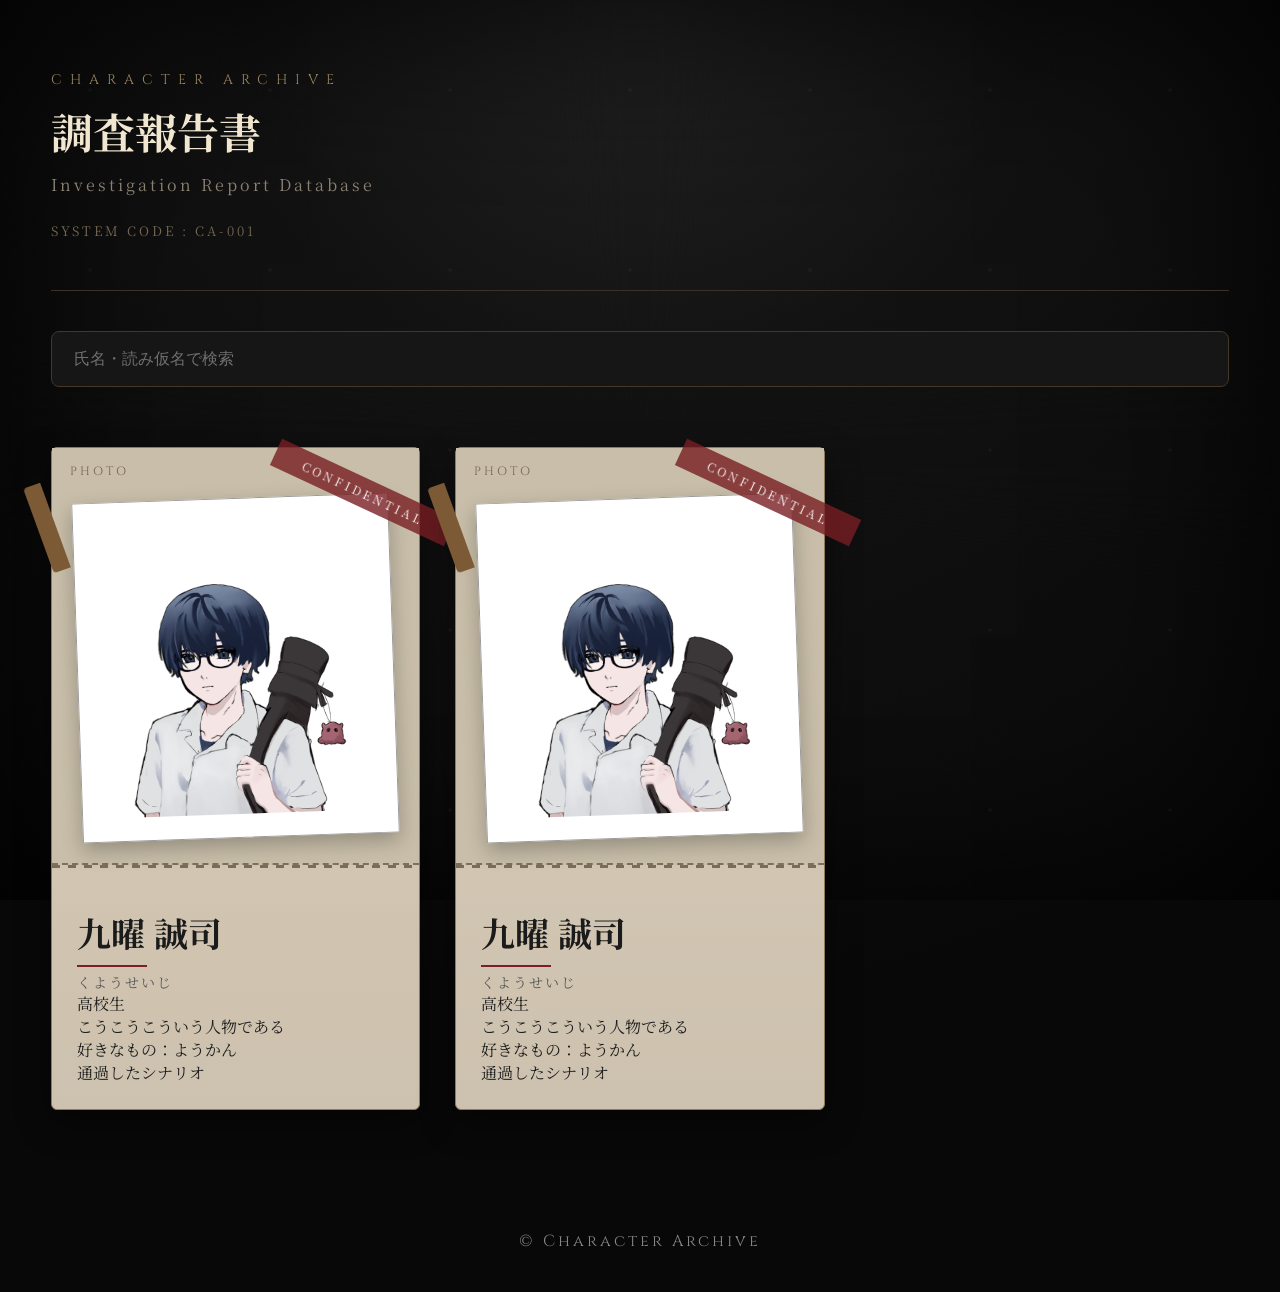
==== commit 08ddb6f6: "Update index.html" ====
--- a/index.html
+++ b/index.html
@@ -68,7 +68,7 @@
 
         <h1>
 
-            調査報告書データベース
+            調査報告書
 
         </h1>
 
@@ -135,4 +135,4 @@
 
 </body>
 
-</html>+</html>
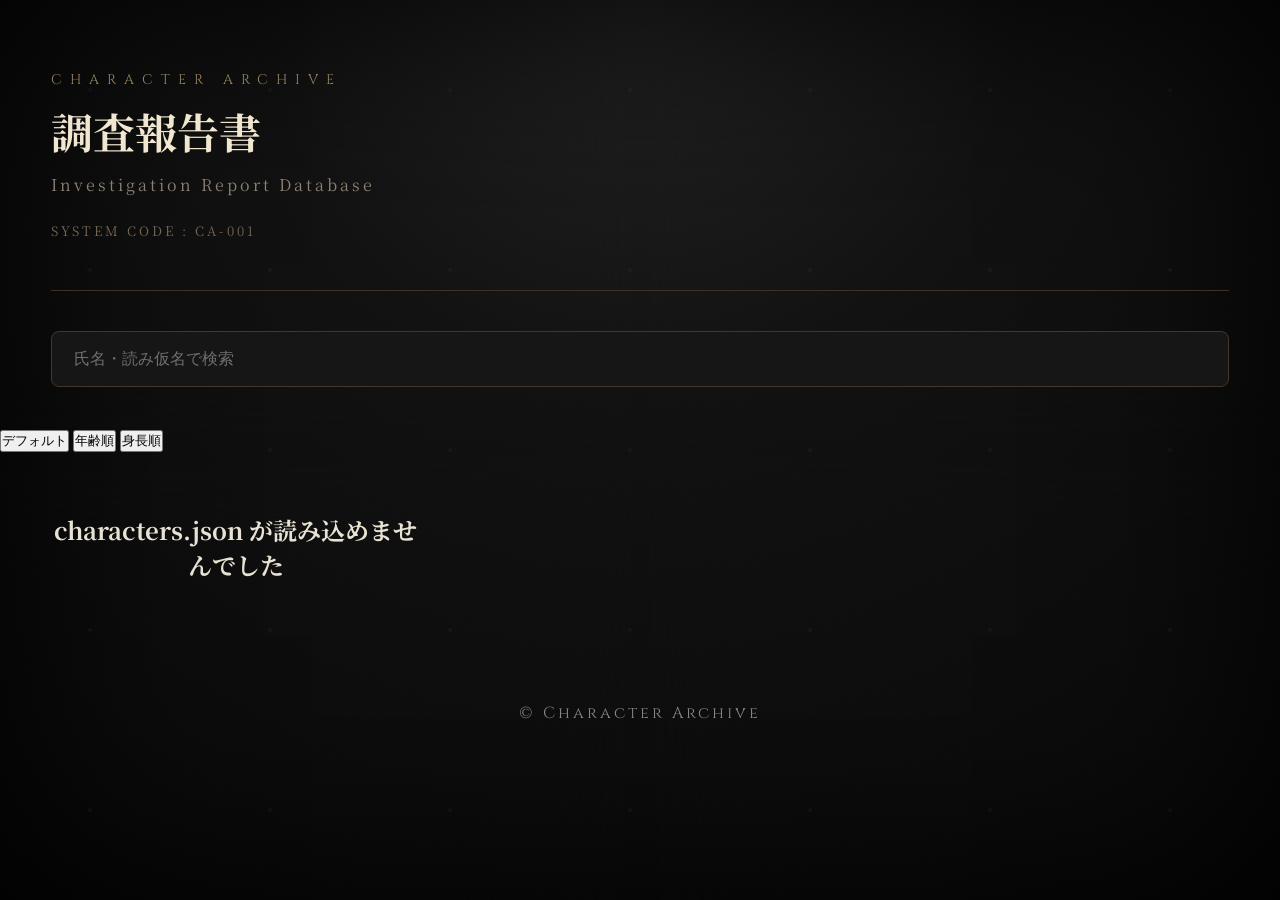
==== commit 27245f76: "Update index.html" ====
--- a/index.html
+++ b/index.html
@@ -102,7 +102,13 @@
         placeholder="氏名・読み仮名で検索">
 
 </section>
+<section class="sort-area">
 
+    <button id="sortDefault">デフォルト</button>
+    <button id="sortAge">年齢順</button>
+    <button id="sortTall">身長順</button>
+
+</section>
 <!--=====================================
 
 一覧
